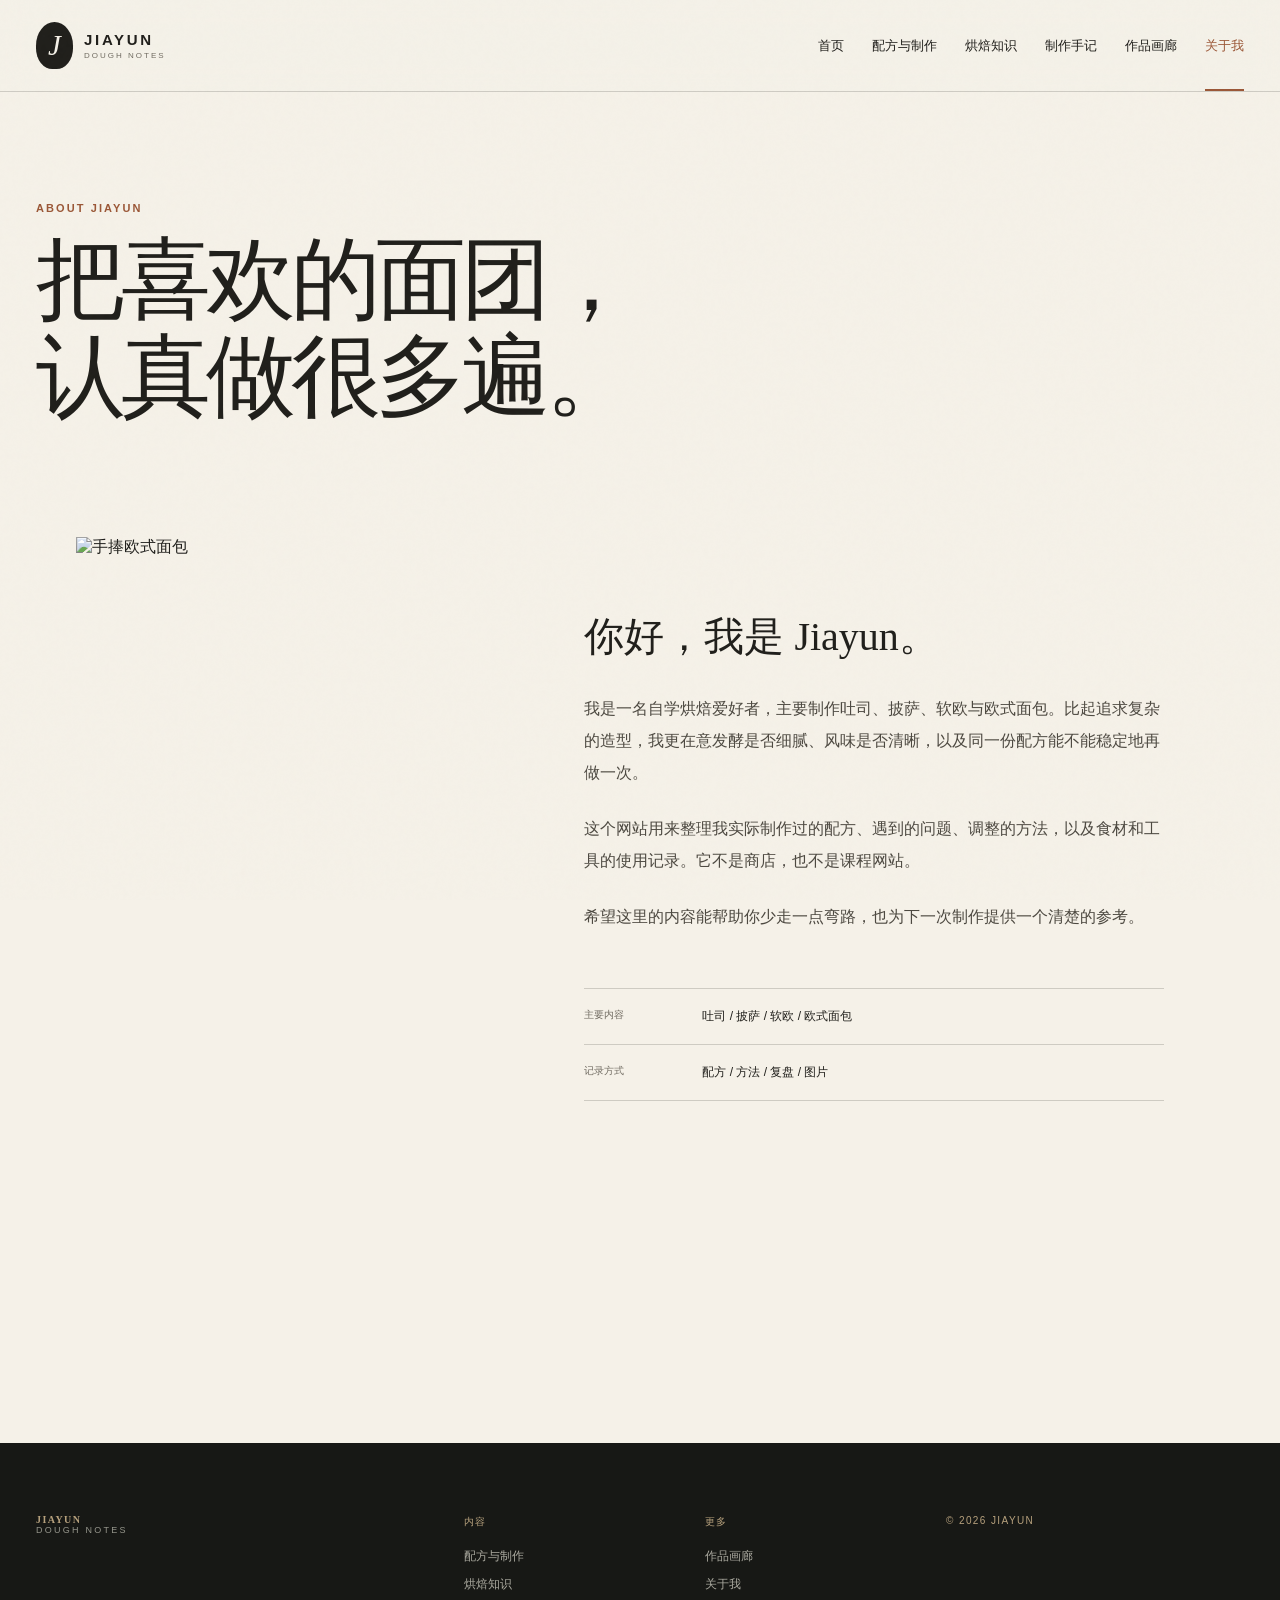
==== about.html @ 70ca7123 "Add files via upload" ====
<!doctype html>
<html lang="zh-CN">
  <head>
    <meta charset="UTF-8" />
    <meta name="viewport" content="width=device-width, initial-scale=1.0" />
    <meta name="description" content="关于 Jiayun 的面团手记。" />
    <title>关于我｜Jiayun 的面团手记</title>
    <link rel="icon" href="public/favicon.svg" type="image/svg+xml" />
    <link rel="stylesheet" href="styles.css" />
    <script src="script.js" defer></script>
  </head>
  <body>
    <header class="site-header">
      <a class="brand" href="index.html"><span class="brand-mark">J</span><span><b>JIAYUN</b><small>DOUGH NOTES</small></span></a>
      <button class="menu-button" type="button" aria-label="打开菜单" aria-expanded="false"><span></span><span></span></button>
      <nav class="main-nav"><a href="index.html">首页</a><a href="archive.html?category=recipe">配方与制作</a><a href="archive.html?category=knowledge">烘焙知识</a><a href="archive.html?category=journal">制作手记</a><a href="index.html#gallery">作品画廊</a><a class="active" href="about.html">关于我</a></nav>
    </header>
    <main class="about-page shell">
      <div class="about-title"><p class="eyebrow">ABOUT JIAYUN</p><h1>把喜欢的面团，<br />认真做很多遍。</h1></div>
      <figure class="about-image"><img src="public/images/hands.jpg" alt="手捧欧式面包" /></figure>
      <div class="about-copy">
        <h2>你好，我是 Jiayun。</h2>
        <p>我是一名自学烘焙爱好者，主要制作吐司、披萨、软欧与欧式面包。比起追求复杂的造型，我更在意发酵是否细腻、风味是否清晰，以及同一份配方能不能稳定地再做一次。</p>
        <p>这个网站用来整理我实际制作过的配方、遇到的问题、调整的方法，以及食材和工具的使用记录。它不是商店，也不是课程网站。</p>
        <p>希望这里的内容能帮助你少走一点弯路，也为下一次制作提供一个清楚的参考。</p>
        <div class="about-facts"><div><span>主要内容</span><b>吐司 / 披萨 / 软欧 / 欧式面包</b></div><div><span>记录方式</span><b>配方 / 方法 / 复盘 / 图片</b></div></div>
      </div>
    </main>
    <footer class="site-footer"><div class="shell footer-grid"><div><p class="footer-logo">JIAYUN<br /><span>DOUGH NOTES</span></p></div><div><p>内容</p><a href="archive.html?category=recipe">配方与制作</a><a href="archive.html?category=knowledge">烘焙知识</a></div><div><p>更多</p><a href="index.html#gallery">作品画廊</a><a href="about.html">关于我</a></div><div class="footer-note"><p>© 2026 JIAYUN</p></div></div></footer>
  </body>
</html>
---- styles.css ----
:root {
  --paper: #f5f1e8;
  --paper-deep: #ebe3d5;
  --ink: #201f1b;
  --muted: #706b61;
  --line: rgba(32, 31, 27, 0.18);
  --wheat: #b78345;
  --rust: #9b5737;
  --olive: #66705b;
  --dark: #22231f;
  --white: #fffdf8;
  --sans: Inter, "Helvetica Neue", "PingFang SC", "Microsoft YaHei", Arial, sans-serif;
  --serif: "Iowan Old Style", "Noto Serif SC", "Songti SC", STSong, Georgia, serif;
}

* { box-sizing: border-box; }

html { scroll-behavior: smooth; }

body {
  margin: 0;
  background: var(--paper);
  color: var(--ink);
  font-family: var(--sans);
  -webkit-font-smoothing: antialiased;
}

body::before {
  content: "";
  position: fixed;
  inset: 0;
  pointer-events: none;
  opacity: .22;
  z-index: 20;
  background-image: url("data:image/svg+xml,%3Csvg viewBox='0 0 160 160' xmlns='http://www.w3.org/2000/svg'%3E%3Cfilter id='n'%3E%3CfeTurbulence type='fractalNoise' baseFrequency='.9' numOctaves='3' stitchTiles='stitch'/%3E%3C/filter%3E%3Crect width='100%25' height='100%25' filter='url(%23n)' opacity='.08'/%3E%3C/svg%3E");
}

a { color: inherit; text-decoration: none; }
img { display: block; width: 100%; }
.shell { width: min(1280px, calc(100% - 72px)); margin-inline: auto; }

.site-header {
  height: 92px;
  width: 100%;
  display: flex;
  align-items: center;
  justify-content: space-between;
  padding: 0 36px;
  border-bottom: 1px solid var(--line);
  background: rgba(245, 241, 232, .91);
  backdrop-filter: blur(14px);
  position: sticky;
  top: 0;
  z-index: 10;
}

.brand { display: flex; align-items: center; gap: 11px; }
.brand-mark {
  display: grid;
  place-items: center;
  width: 37px;
  height: 47px;
  background: var(--ink);
  color: var(--paper);
  font: italic 29px/.9 var(--serif);
  border-radius: 50% 50% 44% 44%;
}
.brand > span:last-child { display: flex; flex-direction: column; line-height: 1; }
.brand b { font-size: 15px; letter-spacing: .18em; }
.brand small { margin-top: 5px; font-size: 8px; letter-spacing: .25em; color: var(--muted); }
.main-nav { display: flex; align-items: center; gap: 28px; font-size: 13px; }
.main-nav a { padding-block: 36px 34px; border-bottom: 2px solid transparent; transition: color .2s, border-color .2s; }
.main-nav a:hover, .main-nav a.active { color: var(--rust); border-color: var(--rust); }
.menu-button { display: none; }

.hero {
  min-height: calc(100vh - 92px);
  display: grid;
  grid-template-columns: .95fr 1.05fr;
  gap: clamp(36px, 7vw, 112px);
  align-items: center;
  padding-block: 72px 86px;
}

.eyebrow {
  margin: 0 0 18px;
  font-size: 11px;
  font-weight: 700;
  letter-spacing: .19em;
  color: var(--rust);
}

.hero h1, .page-intro h1, .article-header h1, .about-title h1 {
  margin: 0;
  font: 500 clamp(52px, 6.3vw, 96px)/1.08 var(--serif);
  letter-spacing: -.055em;
}

.hero h1::after {
  content: "";
  display: block;
  width: 52px;
  height: 4px;
  margin: 34px 0;
  background: var(--wheat);
}

.hero-intro { max-width: 530px; margin: 0 0 35px; font-size: 17px; line-height: 1.9; color: #4d4941; }
.text-link { display: inline-flex; align-items: center; gap: 16px; font-size: 13px; font-weight: 700; border-bottom: 1px solid var(--ink); padding-bottom: 7px; }
.text-link span { transition: transform .2s; }
.text-link:hover span { transform: translate(3px, -3px); }
.hero-visual { margin: 0; position: relative; }
.hero-visual::before {
  content: "";
  position: absolute;
  width: 46%;
  height: 82%;
  right: -28px;
  top: -28px;
  border: 1px solid var(--wheat);
  z-index: -1;
}
.hero-visual img { aspect-ratio: 4/5; object-fit: cover; object-position: center 45%; filter: saturate(.8) contrast(1.03); }
.hero-visual figcaption { display: flex; gap: 18px; margin-top: 14px; font-size: 9px; letter-spacing: .18em; color: var(--muted); }
.hero-visual figcaption span { color: var(--rust); font-weight: 700; }

.ticker {
  min-height: 78px;
  padding: 20px 36px;
  display: flex;
  align-items: center;
  justify-content: center;
  gap: clamp(18px, 4vw, 64px);
  background: var(--wheat);
  color: #fffaf1;
  font: 500 clamp(15px, 1.5vw, 21px)/1.3 var(--serif);
  letter-spacing: .08em;
}
.ticker i { width: 5px; height: 5px; background: currentColor; border-radius: 50%; opacity: .55; }

.section { padding-block: 130px; }
.section-heading { display: flex; justify-content: space-between; align-items: flex-end; margin-bottom: 54px; }
.section-heading h2 { margin: 0; font: 500 clamp(38px, 4.6vw, 64px)/1.1 var(--serif); letter-spacing: -.04em; }
.section-note { max-width: 390px; margin: 0; color: var(--muted); line-height: 1.8; font-size: 14px; }

.feature-grid { display: grid; grid-template-columns: 1.55fr 1fr; gap: 60px 34px; }
.feature-card { min-width: 0; }
.feature-card--lead { grid-row: span 2; }
.card-image { display: block; overflow: hidden; background: var(--paper-deep); }
.card-image img { aspect-ratio: 16/10; object-fit: cover; filter: saturate(.75); transition: transform .6s ease, filter .3s; }
.feature-card--lead .card-image img { aspect-ratio: 4/5; }
.card-image:hover img { transform: scale(1.025); filter: saturate(.92); }
.card-copy { padding-top: 22px; }
.meta { display: flex; gap: 16px; align-items: center; margin: 0 0 13px; color: var(--muted); font-size: 10px; letter-spacing: .08em; text-transform: uppercase; }
.meta span { color: var(--rust); font-weight: 700; }
.meta span::after { content: ""; display: inline-block; vertical-align: middle; width: 24px; height: 1px; margin-left: 14px; background: var(--line); }
.card-copy h3 { margin: 0 0 11px; font: 500 clamp(24px, 2.25vw, 38px)/1.28 var(--serif); letter-spacing: -.025em; }
.feature-card:not(.feature-card--lead) .card-copy h3 { font-size: clamp(21px, 1.8vw, 28px); }
.card-copy h3 a, .archive-card h2 a { background: linear-gradient(var(--rust), var(--rust)) 0 100%/0 1px no-repeat; transition: background-size .3s; }
.card-copy h3 a:hover, .archive-card h2 a:hover { background-size: 100% 1px; }
.card-copy > p:last-child { margin: 0; max-width: 560px; color: var(--muted); font-size: 13px; line-height: 1.8; }

.section--dark { background: var(--dark); color: var(--white); }
.section-heading--light { align-items: end; }
.section-heading--light .section-note { color: #aaa99f; }
.section-heading--light .eyebrow { color: #d1a875; }
.category-list { border-top: 1px solid rgba(255,255,255,.22); }
.category-list a {
  display: grid;
  grid-template-columns: 65px 1.1fr 1fr 30px;
  align-items: center;
  gap: 20px;
  padding: 31px 4px;
  border-bottom: 1px solid rgba(255,255,255,.22);
  transition: padding .25s, background .25s;
}
.category-list a:hover { padding-inline: 18px; background: rgba(255,255,255,.04); }
.category-list span { color: #d1a875; font-size: 10px; letter-spacing: .15em; }
.category-list h3 { margin: 0; font: 400 clamp(24px, 2.6vw, 38px)/1.2 var(--serif); }
.category-list p { margin: 0; color: #aaa99f; font-size: 13px; }
.category-list b { font-size: 24px; font-weight: 400; }

.gallery-grid { display: grid; grid-template-columns: 1.05fr .95fr; grid-template-rows: repeat(2, minmax(240px, 350px)); gap: 22px; }
.gallery-item { margin: 0; position: relative; overflow: hidden; background: var(--paper-deep); }
.gallery-item--tall { grid-row: 1 / 3; }
.gallery-item img { width: 100%; height: 100%; object-fit: cover; filter: saturate(.7); transition: transform .6s, filter .3s; }
.gallery-item:hover img { transform: scale(1.025); filter: saturate(.9); }
.gallery-item figcaption { position: absolute; inset: auto 0 0; padding: 34px 22px 18px; background: linear-gradient(transparent, rgba(0,0,0,.62)); color: white; font-size: 10px; letter-spacing: .1em; }
.gallery-item--text { display: flex; flex-direction: column; justify-content: space-between; padding: clamp(28px, 4vw, 60px); background: var(--rust); color: white; }
.gallery-item--text blockquote { margin: 0; max-width: 600px; font: 400 clamp(24px, 3vw, 42px)/1.55 var(--serif); }
.gallery-item--text span { font-size: 9px; letter-spacing: .18em; opacity: .72; }

.about-strip { padding-block: 130px; background: var(--paper-deep); text-align: center; }
.about-strip__inner { max-width: 880px; }
.about-strip h2 { margin: 0 auto 28px; font: 500 clamp(42px, 5.5vw, 72px)/1.2 var(--serif); letter-spacing: -.04em; }
.about-strip__inner > p:not(.eyebrow) { max-width: 660px; margin: 0 auto 35px; color: var(--muted); font-size: 15px; line-height: 2; }
.button { display: inline-block; padding: 15px 30px; background: var(--ink); color: var(--paper); font-size: 12px; letter-spacing: .08em; transition: background .2s, transform .2s; }
.button:hover { background: var(--rust); transform: translateY(-2px); }

.site-footer { padding-block: 72px 42px; background: #171815; color: #e5dfd4; }
.footer-grid { display: grid; grid-template-columns: 1.5fr .75fr .75fr 1.2fr; gap: 55px; }
.footer-logo { margin: 0; font: 600 27px/1.05 var(--serif); letter-spacing: .05em; }
.footer-logo span { font: 9px/1 var(--sans); letter-spacing: .25em; color: #95958b; }
.footer-grid > div:not(:first-child) { display: flex; flex-direction: column; align-items: flex-start; gap: 11px; }
.footer-grid > div > p:first-child { margin: 0 0 8px; color: #b7a17d; font-size: 10px; letter-spacing: .14em; text-transform: uppercase; }
.footer-grid a { font-size: 12px; color: #aaa99f; }
.footer-grid a:hover { color: white; }
.footer-note { justify-content: space-between; }
.footer-note span { color: #77786f; font-size: 11px; line-height: 1.7; }

/* Archive */
.archive-page { padding-block: 110px 140px; min-height: 80vh; }
.page-intro { display: grid; grid-template-columns: 1fr 1fr; align-items: end; gap: 40px; padding-bottom: 70px; border-bottom: 1px solid var(--line); }
.page-intro .eyebrow { grid-column: 1 / -1; margin-bottom: -12px; }
.page-intro h1 { font-size: clamp(56px, 7vw, 96px); }
.page-intro > p:last-child { margin: 0 0 10px; max-width: 480px; color: var(--muted); line-height: 1.8; }
.filters { display: flex; gap: 28px; padding: 27px 0; margin-bottom: 55px; border-bottom: 1px solid var(--line); overflow-x: auto; scrollbar-width: none; }
.filters a { flex: none; color: var(--muted); font-size: 12px; padding-bottom: 4px; border-bottom: 1px solid transparent; }
.filters a.active { color: var(--rust); border-color: var(--rust); }
.archive-grid { display: grid; grid-template-columns: repeat(3, 1fr); gap: 64px 28px; }
.archive-card[hidden] { display: none; }
.archive-card > a:first-child { display: block; overflow: hidden; }
.archive-card img { aspect-ratio: 4/3; object-fit: cover; filter: saturate(.72); transition: transform .5s; }
.archive-card > a:first-child:hover img { transform: scale(1.03); }
.archive-card .meta { margin-top: 18px; }
.archive-card h2 { margin: 0 0 9px; font: 500 24px/1.35 var(--serif); }
.archive-card > p:last-child { margin: 0; color: var(--muted); font-size: 12px; line-height: 1.7; }
.empty-state { padding: 90px 0; text-align: center; color: var(--muted); }

/* Article */
.article-header { max-width: 1000px; padding-block: 110px 70px; text-align: center; }
.article-header h1 { font-size: clamp(54px, 7vw, 92px); }
.article-deck { max-width: 680px; margin: 30px auto; color: var(--muted); font: 400 18px/1.8 var(--serif); }
.article-byline { display: flex; justify-content: center; flex-wrap: wrap; gap: 24px; color: var(--muted); font-size: 10px; letter-spacing: .08em; }
.article-hero { margin: 0; padding: 0 36px; }
.article-hero img { width: 100%; max-height: 78vh; object-fit: cover; object-position: center 53%; }
.article-layout { display: grid; grid-template-columns: 220px minmax(0, 700px); gap: clamp(45px, 8vw, 130px); justify-content: center; padding-block: 100px 130px; }
.article-aside { position: sticky; top: 130px; align-self: start; display: flex; flex-direction: column; gap: 13px; padding-top: 18px; border-top: 1px solid var(--ink); }
.article-aside p { margin: 0 0 9px; color: var(--rust); font-size: 10px; letter-spacing: .12em; }
.article-aside a { color: var(--muted); font-size: 12px; }
.article-aside a:hover { color: var(--rust); }
.article-body { font: 400 17px/2 var(--serif); }
.article-body > .lead { margin-top: 0; font-size: 22px; line-height: 1.8; }
.article-body h2 { scroll-margin-top: 130px; margin: 70px 0 20px; font: 600 34px/1.3 var(--serif); letter-spacing: -.02em; }
.article-body p { margin: 0 0 22px; }
.article-body figure { margin: 55px 0; }
.article-body figure img { max-height: 650px; object-fit: cover; }
.article-body figcaption { margin-top: 12px; color: var(--muted); font: 11px/1.7 var(--sans); }
.article-body table { width: 100%; border-collapse: collapse; margin: 25px 0 45px; font: 13px/1.5 var(--sans); }
.article-body th, .article-body td { padding: 14px 12px; border-bottom: 1px solid var(--line); text-align: left; }
.article-body td:last-child { text-align: right; color: var(--muted); }
.article-body ol { margin: 0; padding-left: 25px; }
.article-body li { margin-bottom: 16px; padding-left: 8px; }
.note-box { margin: 42px 0; padding: 28px 32px; background: var(--paper-deep); border-left: 3px solid var(--wheat); }
.note-box span { color: var(--rust); font: 700 10px/1 var(--sans); letter-spacing: .13em; }
.note-box p { margin: 12px 0 0; }
.article-end { margin-top: 60px !important; text-align: center; color: var(--muted); font: 10px/1 var(--sans); letter-spacing: .18em; }
.next-reading { padding-bottom: 130px; }
.next-reading > a { display: grid; grid-template-columns: 100px 1fr 50px; align-items: center; gap: 20px; padding: 30px 0; border-block: 1px solid var(--line); }
.next-reading span { font-size: 11px; color: var(--muted); }
.next-reading h2 { margin: 0; font: 500 clamp(26px, 3vw, 42px)/1.3 var(--serif); }
.next-reading b { font-size: 30px; font-weight: 400; }

/* About */
.about-page { display: grid; grid-template-columns: .82fr 1.18fr; gap: 30px 90px; padding-block: 110px 140px; }
.about-title { grid-column: 1 / -1; padding-bottom: 65px; }
.about-title h1 { font-size: clamp(58px, 7vw, 104px); }
.about-image img { height: 750px; object-fit: cover; filter: saturate(.72); }
.about-copy { padding-top: 90px; max-width: 580px; }
.about-copy h2 { margin: 0 0 30px; font: 500 40px/1.3 var(--serif); }
.about-copy > p { margin: 0 0 24px; color: #4d4941; font: 400 16px/2 var(--serif); }
.about-facts { margin-top: 55px; border-top: 1px solid var(--line); }
.about-facts div { display: grid; grid-template-columns: 100px 1fr; gap: 18px; padding: 19px 0; border-bottom: 1px solid var(--line); }
.about-facts span { color: var(--muted); font-size: 10px; }
.about-facts b { font-size: 12px; font-weight: 500; }

@media (max-width: 900px) {
  .shell { width: min(100% - 40px, 720px); }
  .site-header { height: 74px; padding-inline: 20px; }
  .main-nav { position: fixed; inset: 74px 0 auto; display: none; flex-direction: column; align-items: stretch; gap: 0; padding: 28px 20px 34px; background: var(--paper); border-bottom: 1px solid var(--line); }
  .main-nav a { padding: 15px 0; border-bottom: 1px solid var(--line); font: 500 22px/1.2 var(--serif); }
  .main-nav a.active { border-bottom-color: var(--rust); }
  .menu-open .main-nav { display: flex; }
  .menu-button { display: flex; width: 40px; height: 40px; padding: 10px 3px; border: 0; background: transparent; flex-direction: column; justify-content: center; gap: 7px; }
  .menu-button span { width: 30px; height: 1px; background: var(--ink); transition: transform .2s; }
  .menu-open .menu-button span:first-child { transform: translateY(4px) rotate(45deg); }
  .menu-open .menu-button span:last-child { transform: translateY(-4px) rotate(-45deg); }
  .hero { min-height: auto; grid-template-columns: 1fr; padding-block: 70px 80px; }
  .hero-copy { max-width: 650px; }
  .hero h1 { font-size: clamp(51px, 12vw, 76px); }
  .hero-visual { width: calc(100% - 18px); margin-left: auto; }
  .ticker { justify-content: flex-start; overflow-x: auto; white-space: nowrap; }
  .section { padding-block: 90px; }
  .feature-grid { grid-template-columns: 1fr 1fr; }
  .feature-card--lead { grid-column: 1 / -1; grid-row: auto; }
  .feature-card--lead .card-image img { aspect-ratio: 16/10; }
  .category-list a { grid-template-columns: 45px 1fr 30px; }
  .category-list p { display: none; }
  .footer-grid { grid-template-columns: 1fr 1fr; }
  .page-intro { grid-template-columns: 1fr; }
  .page-intro .eyebrow { margin-bottom: 0; }
  .archive-grid { grid-template-columns: 1fr 1fr; }
  .article-layout { grid-template-columns: 1fr; }
  .article-aside { display: none; }
  .about-page { grid-template-columns: 1fr; }
  .about-title { grid-column: auto; }
  .about-image img { height: 75vh; max-height: 680px; }
  .about-copy { padding-top: 40px; }
}

@media (max-width: 600px) {
  .shell { width: calc(100% - 32px); }
  .brand-mark { width: 32px; height: 41px; font-size: 25px; }
  .brand b { font-size: 13px; }
  .hero { gap: 52px; padding-block: 55px 68px; }
  .hero h1 { font-size: 48px; }
  .hero h1::after { margin-block: 27px; }
  .hero-intro { font-size: 15px; }
  .hero-visual::before { right: -12px; top: -12px; }
  .ticker { min-height: 63px; padding-inline: 20px; font-size: 14px; }
  .section { padding-block: 74px; }
  .section-heading { align-items: flex-start; gap: 24px; margin-bottom: 36px; }
  .section-heading h2 { font-size: 40px; }
  .section-heading .text-link { display: none; }
  .section-heading--light { flex-direction: column; }
  .feature-grid { grid-template-columns: 1fr; gap: 54px; }
  .feature-card--lead { grid-column: auto; }
  .feature-card--lead .card-image img, .card-image img { aspect-ratio: 4/3; }
  .category-list a { grid-template-columns: 34px 1fr 24px; padding-block: 25px; }
  .category-list h3 { font-size: 25px; }
  .gallery-grid { grid-template-columns: 1fr; grid-template-rows: 420px 260px 300px 260px; }
  .gallery-item--tall { grid-row: auto; }
  .about-strip { padding-block: 85px; }
  .about-strip h2 { font-size: 40px; }
  .footer-grid { grid-template-columns: 1fr 1fr; gap: 46px 25px; }
  .footer-grid > div:first-child, .footer-note { grid-column: 1 / -1; }
  .archive-page { padding-block: 70px 100px; }
  .page-intro { padding-bottom: 48px; }
  .page-intro h1 { font-size: 53px; }
  .filters { margin-inline: -16px; padding-inline: 16px; gap: 24px; }
  .archive-grid { grid-template-columns: 1fr; gap: 54px; }
  .article-header { padding-block: 75px 50px; }
  .article-header h1 { font-size: 46px; }
  .article-deck { font-size: 16px; }
  .article-hero { padding: 0; }
  .article-hero img { aspect-ratio: 4/5; }
  .article-layout { padding-block: 70px 90px; }
  .article-body { font-size: 16px; }
  .article-body > .lead { font-size: 20px; }
  .article-body h2 { font-size: 29px; }
  .next-reading > a { grid-template-columns: 1fr 30px; }
  .next-reading span { grid-column: 1 / -1; }
  .about-page { padding-block: 75px 100px; }
  .about-title { padding-bottom: 35px; }
  .about-title h1 { font-size: 52px; }
  .about-image img { height: 65vh; }
}

@media (prefers-reduced-motion: reduce) {
  * { scroll-behavior: auto !important; transition-duration: 0.01ms !important; }
}
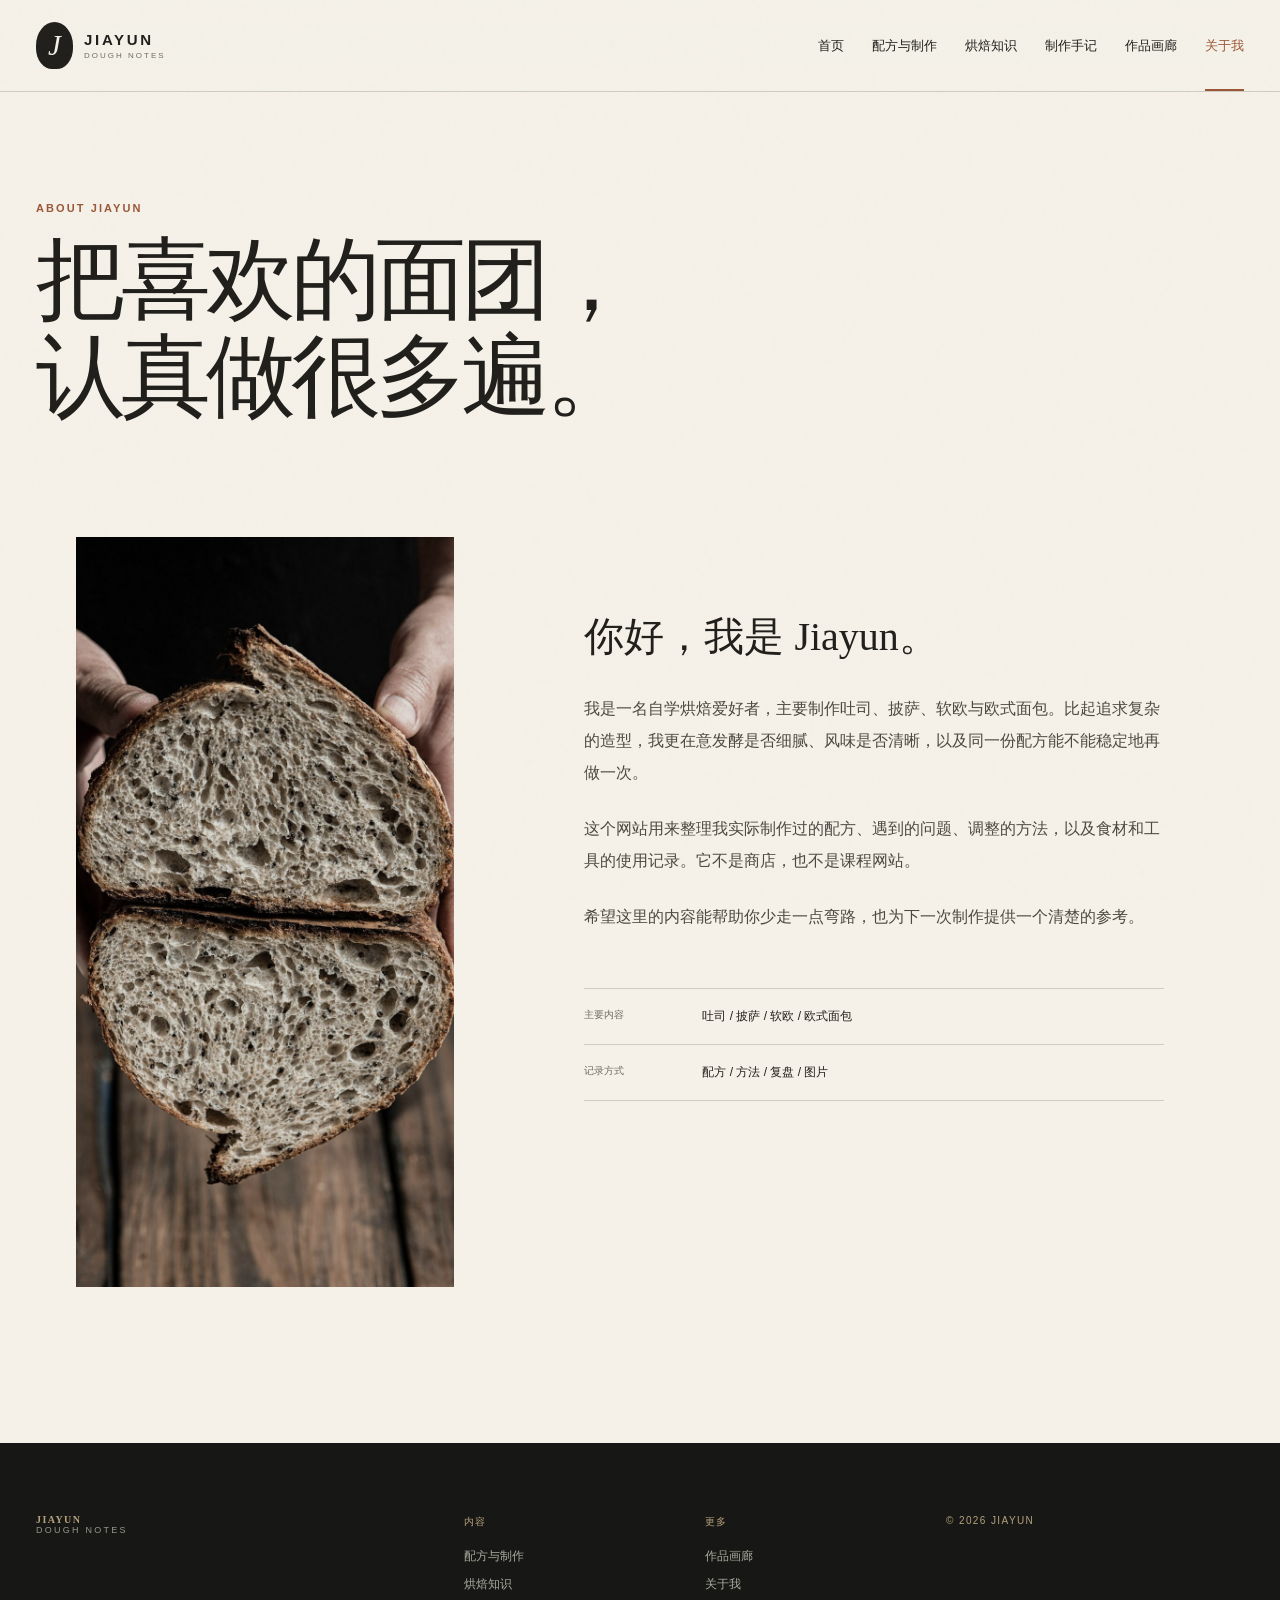
==== commit 99e11be2: "Add files via upload" ====
--- a/about.html
+++ b/about.html
@@ -5,7 +5,7 @@
     <meta name="viewport" content="width=device-width, initial-scale=1.0" />
     <meta name="description" content="关于 Jiayun 的面团手记。" />
     <title>关于我｜Jiayun 的面团手记</title>
-    <link rel="icon" href="public/favicon.svg" type="image/svg+xml" />
+    <link rel="icon" href="favicon.svg" type="image/svg+xml" />
     <link rel="stylesheet" href="styles.css" />
     <script src="script.js" defer></script>
   </head>
@@ -17,7 +17,7 @@
     </header>
     <main class="about-page shell">
       <div class="about-title"><p class="eyebrow">ABOUT JIAYUN</p><h1>把喜欢的面团，<br />认真做很多遍。</h1></div>
-      <figure class="about-image"><img src="public/images/hands.jpg" alt="手捧欧式面包" /></figure>
+      <figure class="about-image"><img src="hands.jpg" alt="手捧欧式面包" /></figure>
       <div class="about-copy">
         <h2>你好，我是 Jiayun。</h2>
         <p>我是一名自学烘焙爱好者，主要制作吐司、披萨、软欧与欧式面包。比起追求复杂的造型，我更在意发酵是否细腻、风味是否清晰，以及同一份配方能不能稳定地再做一次。</p>
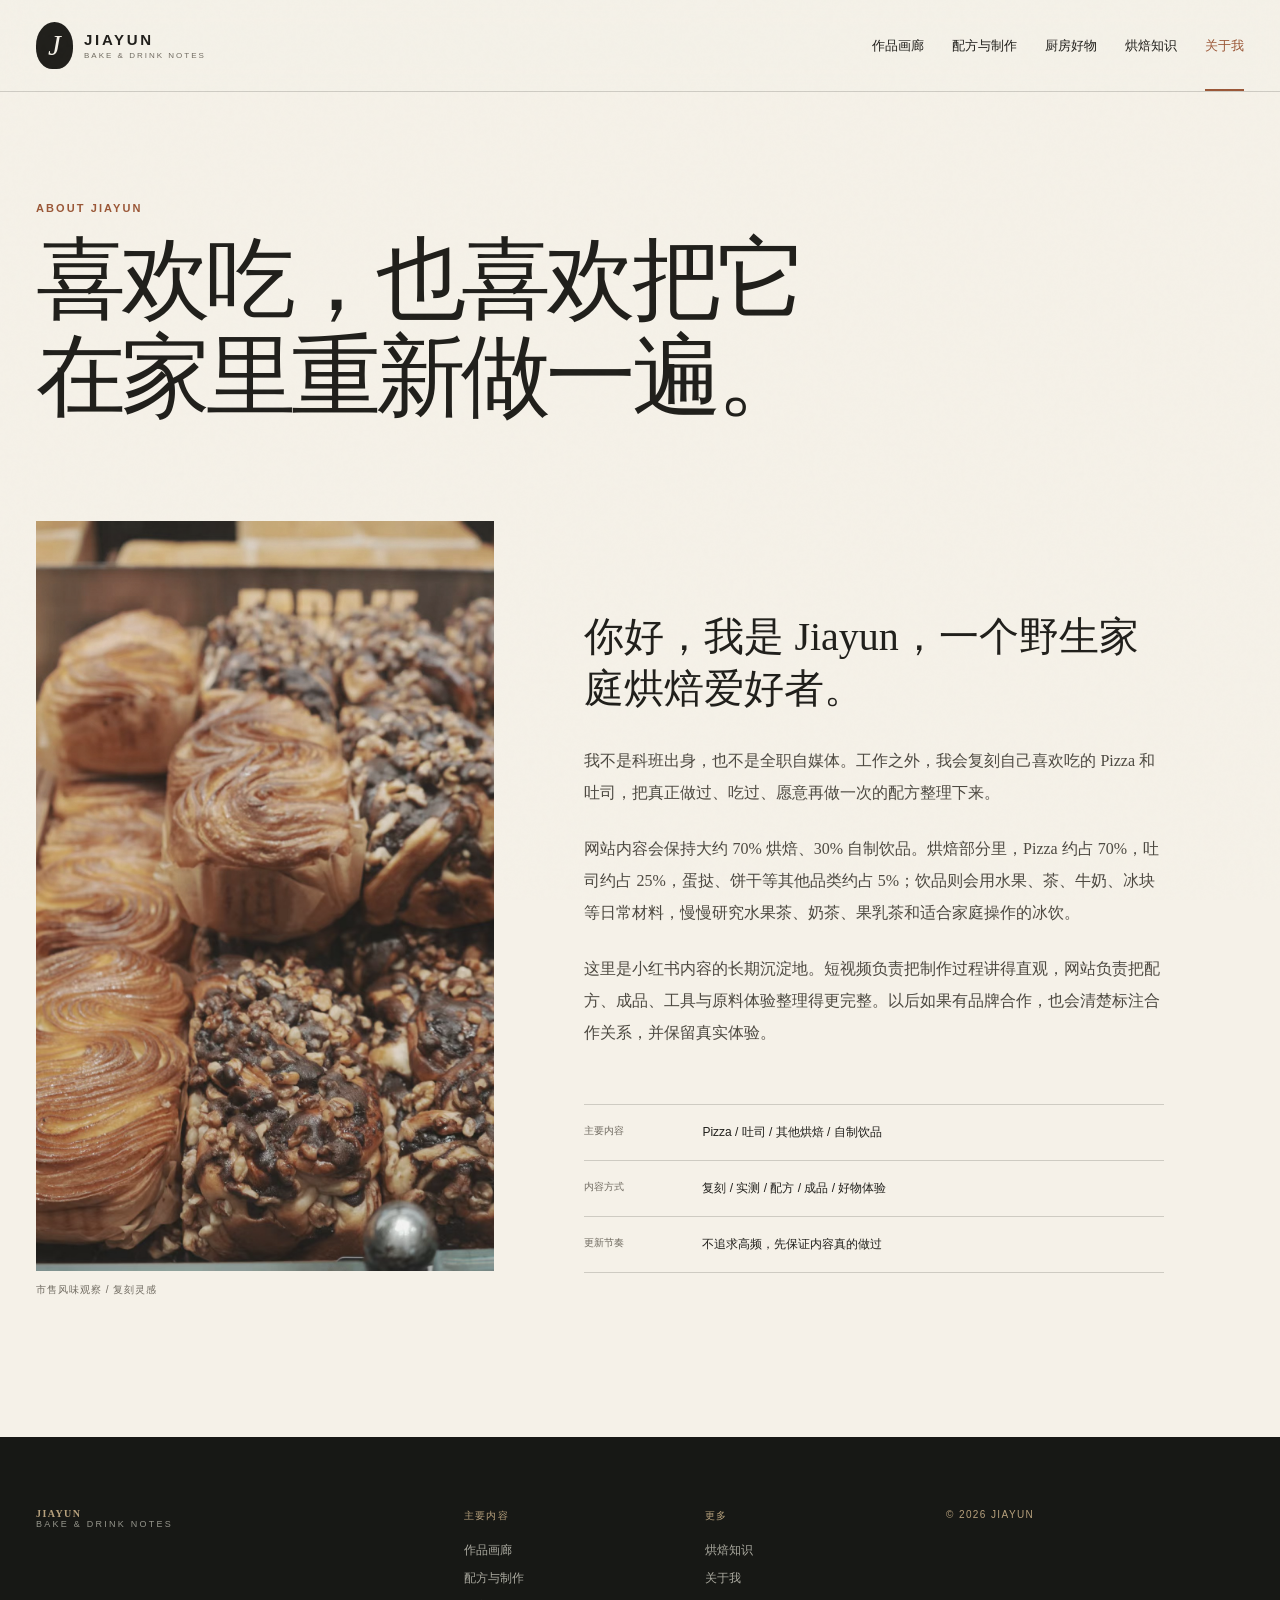
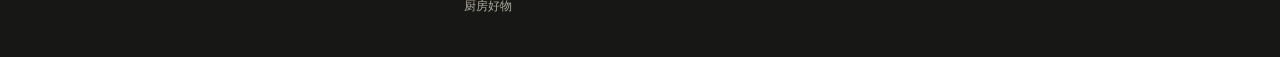
==== commit d58666a9: "Add files via upload" ====
--- a/about.html
+++ b/about.html
@@ -3,29 +3,29 @@
   <head>
     <meta charset="UTF-8" />
     <meta name="viewport" content="width=device-width, initial-scale=1.0" />
-    <meta name="description" content="关于 Jiayun 的面团手记。" />
-    <title>关于我｜Jiayun 的面团手记</title>
+    <meta name="description" content="关于 Jiayun：一个有日常工作的野生家庭烘焙爱好者，记录 Pizza、吐司与自制饮品。" />
+    <title>关于我｜Jiayun 的厨房练习</title>
     <link rel="icon" href="favicon.svg" type="image/svg+xml" />
     <link rel="stylesheet" href="styles.css" />
     <script src="script.js" defer></script>
   </head>
   <body>
     <header class="site-header">
-      <a class="brand" href="index.html"><span class="brand-mark">J</span><span><b>JIAYUN</b><small>DOUGH NOTES</small></span></a>
+      <a class="brand" href="index.html"><span class="brand-mark">J</span><span><b>JIAYUN</b><small>BAKE &amp; DRINK NOTES</small></span></a>
       <button class="menu-button" type="button" aria-label="打开菜单" aria-expanded="false"><span></span><span></span></button>
-      <nav class="main-nav"><a href="index.html">首页</a><a href="archive.html?category=recipe">配方与制作</a><a href="archive.html?category=knowledge">烘焙知识</a><a href="archive.html?category=journal">制作手记</a><a href="index.html#gallery">作品画廊</a><a class="active" href="about.html">关于我</a></nav>
+      <nav class="main-nav"><a href="index.html#gallery">作品画廊</a><a href="archive.html?category=recipe">配方与制作</a><a href="archive.html?category=favorites">厨房好物</a><a href="archive.html?category=knowledge">烘焙知识</a><a class="active" href="about.html">关于我</a></nav>
     </header>
     <main class="about-page shell">
-      <div class="about-title"><p class="eyebrow">ABOUT JIAYUN</p><h1>把喜欢的面团，<br />认真做很多遍。</h1></div>
-      <figure class="about-image"><img src="hands.jpg" alt="手捧欧式面包" /></figure>
+      <div class="about-title"><p class="eyebrow">ABOUT JIAYUN</p><h1>喜欢吃，也喜欢把它<br />在家里重新做一遍。</h1></div>
+      <figure class="about-image"><img src="bakery-inspiration.jpg" alt="面包店里的吐司与坚果面包复刻灵感" /><figcaption>市售风味观察 / 复刻灵感</figcaption></figure>
       <div class="about-copy">
-        <h2>你好，我是 Jiayun。</h2>
-        <p>我是一名自学烘焙爱好者，主要制作吐司、披萨、软欧与欧式面包。比起追求复杂的造型，我更在意发酵是否细腻、风味是否清晰，以及同一份配方能不能稳定地再做一次。</p>
-        <p>这个网站用来整理我实际制作过的配方、遇到的问题、调整的方法，以及食材和工具的使用记录。它不是商店，也不是课程网站。</p>
-        <p>希望这里的内容能帮助你少走一点弯路，也为下一次制作提供一个清楚的参考。</p>
-        <div class="about-facts"><div><span>主要内容</span><b>吐司 / 披萨 / 软欧 / 欧式面包</b></div><div><span>记录方式</span><b>配方 / 方法 / 复盘 / 图片</b></div></div>
+        <h2>你好，我是 Jiayun，一个野生家庭烘焙爱好者。</h2>
+        <p>我不是科班出身，也不是全职自媒体。工作之外，我会复刻自己喜欢吃的 Pizza 和吐司，把真正做过、吃过、愿意再做一次的配方整理下来。</p>
+        <p>网站内容会保持大约 70% 烘焙、30% 自制饮品。烘焙部分里，Pizza 约占 70%，吐司约占 25%，蛋挞、饼干等其他品类约占 5%；饮品则会用水果、茶、牛奶、冰块等日常材料，慢慢研究水果茶、奶茶、果乳茶和适合家庭操作的冰饮。</p>
+        <p>这里是小红书内容的长期沉淀地。短视频负责把制作过程讲得直观，网站负责把配方、成品、工具与原料体验整理得更完整。以后如果有品牌合作，也会清楚标注合作关系，并保留真实体验。</p>
+        <div class="about-facts"><div><span>主要内容</span><b>Pizza / 吐司 / 其他烘焙 / 自制饮品</b></div><div><span>内容方式</span><b>复刻 / 实测 / 配方 / 成品 / 好物体验</b></div><div><span>更新节奏</span><b>不追求高频，先保证内容真的做过</b></div></div>
       </div>
     </main>
-    <footer class="site-footer"><div class="shell footer-grid"><div><p class="footer-logo">JIAYUN<br /><span>DOUGH NOTES</span></p></div><div><p>内容</p><a href="archive.html?category=recipe">配方与制作</a><a href="archive.html?category=knowledge">烘焙知识</a></div><div><p>更多</p><a href="index.html#gallery">作品画廊</a><a href="about.html">关于我</a></div><div class="footer-note"><p>© 2026 JIAYUN</p></div></div></footer>
+    <footer class="site-footer"><div class="shell footer-grid"><div><p class="footer-logo">JIAYUN<br /><span>BAKE &amp; DRINK NOTES</span></p></div><div><p>主要内容</p><a href="index.html#gallery">作品画廊</a><a href="archive.html?category=recipe">配方与制作</a><a href="archive.html?category=favorites">厨房好物</a></div><div><p>更多</p><a href="archive.html?category=knowledge">烘焙知识</a><a href="about.html">关于我</a></div><div class="footer-note"><p>© 2026 JIAYUN</p></div></div></footer>
   </body>
 </html>
--- a/styles.css
+++ b/styles.css
@@ -359,3 +359,177 @@
 @media (prefers-reduced-motion: reduce) {
   * { scroll-behavior: auto !important; transition-duration: 0.01ms !important; }
 }
+
+/* New positioning: baking + homemade drinks */
+.gallery-intro {
+  max-width: 760px;
+  margin: -28px 0 42px;
+  color: var(--muted);
+  font-size: 14px;
+  line-height: 1.9;
+}
+
+.gallery-tabs { display: flex; gap: 12px; }
+.gallery-tabs button {
+  min-height: 42px;
+  padding: 10px 18px;
+  border: 1px solid var(--line);
+  background: transparent;
+  color: var(--muted);
+  font: 600 12px/1 var(--sans);
+  cursor: pointer;
+}
+.gallery-tabs button.active { background: var(--ink); border-color: var(--ink); color: var(--paper); }
+.gallery-panel[hidden] { display: none; }
+
+.gallery-grid {
+  grid-template-columns: 1.05fr .95fr .95fr;
+  grid-template-rows: repeat(2, minmax(230px, 330px));
+}
+.gallery-grid .gallery-item:nth-child(2) { grid-column: 2 / 4; }
+.gallery-item img { object-position: center; }
+
+.gallery-panel--drinks {
+  min-height: 540px;
+  display: grid;
+  grid-template-columns: 1.1fr .9fr;
+  gap: 40px;
+  align-items: center;
+  padding: clamp(38px, 7vw, 90px);
+  background: #d9dfcf;
+}
+.drink-promise { max-width: 620px; }
+.drink-promise h3 { margin: 0 0 22px; font: 500 clamp(34px, 4.2vw, 62px)/1.22 var(--serif); letter-spacing: -.035em; }
+.drink-promise > p:last-child { margin: 0; color: #555c4e; line-height: 1.9; }
+.drink-orbit { position: relative; min-height: 330px; border: 1px solid rgba(32,31,27,.25); border-radius: 50%; }
+.drink-orbit::before, .drink-orbit::after { content: ""; position: absolute; inset: 17%; border: 1px solid rgba(32,31,27,.2); border-radius: 50%; }
+.drink-orbit::after { inset: 34%; background: rgba(255,255,255,.28); }
+.drink-orbit span { position: absolute; z-index: 1; font: 700 10px/1 var(--sans); letter-spacing: .16em; }
+.drink-orbit span:nth-child(1) { left: 12%; top: 26%; }
+.drink-orbit span:nth-child(2) { right: 13%; top: 22%; }
+.drink-orbit span:nth-child(3) { left: 16%; bottom: 20%; }
+.drink-orbit span:nth-child(4) { right: 16%; bottom: 23%; }
+
+.recipe-paths { display: grid; grid-template-columns: repeat(2, 1fr); border-top: 1px solid rgba(255,255,255,.22); margin-bottom: 42px; }
+.recipe-paths article { min-height: 220px; padding: 34px 34px 36px 0; border-bottom: 1px solid rgba(255,255,255,.22); }
+.recipe-paths article:nth-child(odd) { border-right: 1px solid rgba(255,255,255,.22); }
+.recipe-paths article:nth-child(even) { padding-left: 34px; }
+.recipe-paths span { color: #d1a875; font-size: 10px; letter-spacing: .14em; }
+.recipe-paths h3 { margin: 22px 0 12px; font: 500 clamp(28px, 3vw, 42px)/1.2 var(--serif); }
+.recipe-paths p { max-width: 500px; margin: 0; color: #aaa99f; font-size: 13px; line-height: 1.8; }
+.button--light { background: #f0e9dd; color: var(--ink); }
+
+.card-image--drink, .archive-card__image--drink {
+  position: relative;
+  display: grid;
+  grid-template-columns: 1fr 1fr;
+  place-items: center;
+  aspect-ratio: 16/10;
+  background: #d9dfcf;
+  color: #4f5a49;
+  overflow: hidden;
+}
+.card-image--drink::before, .archive-card__image--drink::before {
+  content: "";
+  position: absolute;
+  width: 40%;
+  aspect-ratio: 1;
+  border: 1px solid rgba(32,31,27,.24);
+  border-radius: 50%;
+}
+.card-image--drink span, .archive-card__image--drink span { z-index: 1; font-size: 9px; font-weight: 700; letter-spacing: .15em; }
+
+.favorites-section { background: #e8ded0; }
+.favorites-grid { display: grid; grid-template-columns: 1fr 1fr; border-top: 1px solid var(--line); }
+.favorites-grid a { display: grid; grid-template-columns: 44px 1fr 28px; gap: 12px 20px; align-items: center; min-height: 190px; padding: 32px; border-bottom: 1px solid var(--line); }
+.favorites-grid a:nth-child(odd) { border-right: 1px solid var(--line); padding-left: 0; }
+.favorites-grid span { color: var(--rust); font-size: 10px; letter-spacing: .13em; }
+.favorites-grid h3 { grid-column: 2; margin: 0; font: 500 clamp(24px, 2.4vw, 34px)/1.2 var(--serif); }
+.favorites-grid p { grid-column: 2; margin: 0; color: var(--muted); font-size: 12px; line-height: 1.7; }
+.favorites-grid b { grid-column: 3; grid-row: 1 / 4; font-size: 24px; font-weight: 400; transition: transform .2s; }
+.favorites-grid a:hover b { transform: translateX(5px); }
+.trust-note { margin: 30px 0 0; color: var(--muted); font-size: 12px; line-height: 1.8; }
+
+.archive-card__image { display: block; overflow: hidden; background: var(--paper-deep); }
+.archive-card__image img { aspect-ratio: 4/3; object-fit: cover; filter: saturate(.78); transition: transform .5s; }
+a.archive-card__image:hover img { transform: scale(1.03); }
+.archive-card__image--drink { aspect-ratio: 4/3; }
+.archive-card h2:not(:has(a)) { margin: 0 0 9px; font: 500 24px/1.35 var(--serif); }
+
+.gallery-item--pizza,
+.card-image--pizza,
+.archive-card__image--pizza {
+  background:
+    radial-gradient(circle at 48% 48%, transparent 0 23%, rgba(255,255,255,.12) 23.5% 24.5%, transparent 25%),
+    linear-gradient(135deg, #8b3525, #d67b46 55%, #e9b56f);
+  color: #fff7ec;
+}
+.gallery-item--pizza > div,
+.card-image--pizza,
+.archive-card__image--pizza,
+.archive-card__image--notes {
+  display: flex;
+  flex-direction: column;
+  align-items: center;
+  justify-content: center;
+  gap: .4rem;
+  letter-spacing: .14em;
+}
+.gallery-item--pizza span,
+.card-image--pizza span,
+.archive-card__image--pizza span {
+  font-family: Georgia, serif;
+  font-size: clamp(2.4rem, 6vw, 5.5rem);
+  line-height: .9;
+}
+.gallery-item--pizza b { font-size: clamp(3rem, 8vw, 7rem); line-height: 1; }
+.gallery-item--pizza small,
+.card-image--pizza b,
+.archive-card__image--pizza b { font-size: .72rem; }
+.archive-card__image--pizza,
+.archive-card__image--notes { aspect-ratio: 4/3; }
+.archive-card__image--notes { background: #e8dfd1; color: #3e332d; }
+.archive-card__image--notes span { font-size: .75rem; letter-spacing: .3em; }
+.archive-card__image--notes b { font-family: Georgia, serif; font-size: 3rem; }
+
+.about-image { margin: 0; }
+.about-image figcaption { margin-top: 12px; color: var(--muted); font-size: 10px; letter-spacing: .1em; }
+.article-body ul { margin: 0; padding-left: 24px; }
+.article-body li { margin-bottom: 16px; padding-left: 8px; }
+
+@media (max-width: 900px) {
+  .gallery-heading { align-items: flex-end; }
+  .gallery-grid { grid-template-columns: 1fr 1fr; grid-template-rows: 440px 250px 280px; }
+  .gallery-grid .gallery-item--tall { grid-column: 1 / 3; grid-row: auto; }
+  .gallery-grid .gallery-item:nth-child(2) { grid-column: 1 / 3; }
+  .gallery-panel--drinks { grid-template-columns: 1fr; }
+  .drink-orbit { min-height: 280px; }
+  .favorites-grid { grid-template-columns: 1fr; }
+  .favorites-grid a:nth-child(odd) { border-right: 0; padding-left: 32px; }
+}
+
+@media (max-width: 600px) {
+  .site-header { height: 70px; }
+  .main-nav { inset: 70px 0 auto; max-height: calc(100vh - 70px); overflow-y: auto; }
+  .main-nav a { min-height: 52px; }
+  .hero h1 { font-size: clamp(42px, 12.2vw, 52px); }
+  .hero-intro { line-height: 1.8; }
+  .hero-visual img { aspect-ratio: 4/3; }
+  .gallery-heading { flex-direction: column; align-items: flex-start; }
+  .gallery-tabs { width: 100%; }
+  .gallery-tabs button { flex: 1; }
+  .gallery-intro { margin-top: -12px; }
+  .gallery-grid { grid-template-columns: 1fr; grid-template-rows: repeat(4, 310px); }
+  .gallery-grid .gallery-item--tall, .gallery-grid .gallery-item:nth-child(2) { grid-column: auto; grid-row: auto; }
+  .gallery-panel--drinks { min-height: 600px; padding: 34px 24px; }
+  .drink-promise h3 { font-size: 35px; }
+  .drink-orbit { min-height: 260px; }
+  .recipe-paths { grid-template-columns: 1fr; }
+  .recipe-paths article, .recipe-paths article:nth-child(even) { min-height: auto; padding: 28px 0; border-right: 0; }
+  .card-image--drink { aspect-ratio: 4/3; }
+  .favorites-grid a, .favorites-grid a:nth-child(odd) { grid-template-columns: 32px 1fr 22px; min-height: 175px; padding: 28px 0; }
+  .favorites-grid h3 { font-size: 25px; }
+  .about-title h1 { font-size: 45px; }
+  .about-image img { height: auto; aspect-ratio: 4/5; }
+  .archive-card__image img, .archive-card__image--drink { aspect-ratio: 4/3; }
+}
